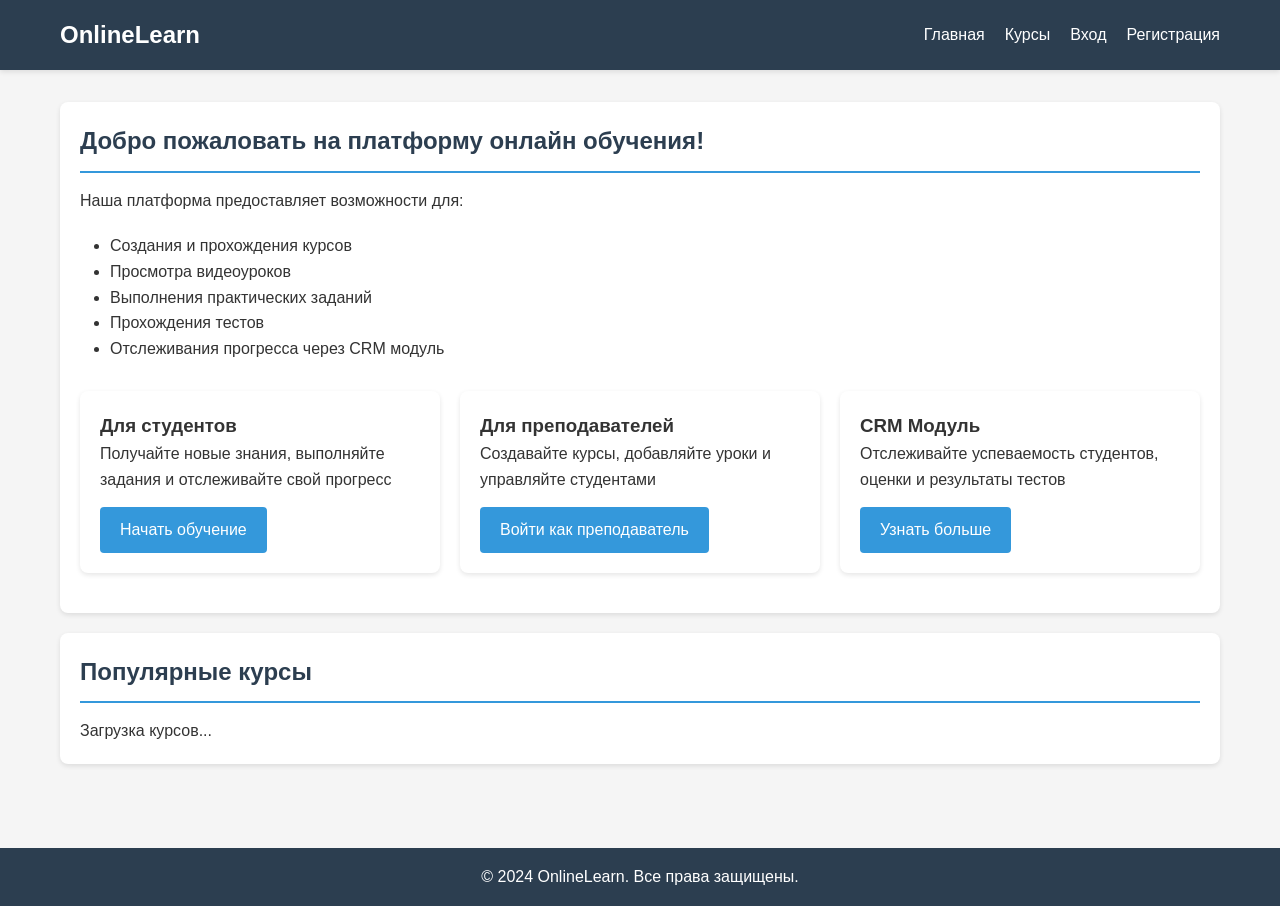
==== html/index.html @ 95b57649 "Initial commit for Online Learning Platform project with multi-page architecture * Project structure" ====
<!DOCTYPE html>
<html lang="ru">
<head>
    <meta charset="UTF-8">
    <meta name="viewport" content="width=device-width, initial-scale=1.0">
    <title>Онлайн Обучение - Главная</title>
    <link rel="stylesheet" href="../css/style.css">
</head>
<body>
    <header>
        <div class="container">
            <a href="index.html" class="logo">OnlineLearn</a>
            <nav>
                <ul>
                    <li><a href="index.html">Главная</a></li>
                    <li><a href="courses.html">Курсы</a></li>
                    <li><a href="login.html">Вход</a></li>
                    <li><a href="register.html">Регистрация</a></li>
                </ul>
            </nav>
        </div>
    </header>

    <main>
        <div class="container">
            <div class="card">
                <h2>Добро пожаловать на платформу онлайн обучения!</h2>
                <p>Наша платформа предоставляет возможности для:</p>
                <ul style="margin: 20px 0; padding-left: 30px;">
                    <li>Создания и прохождения курсов</li>
                    <li>Просмотра видеоуроков</li>
                    <li>Выполнения практических заданий</li>
                    <li>Прохождения тестов</li>
                    <li>Отслеживания прогресса через CRM модуль</li>
                </ul>
                
                <div class="grid grid-3" style="margin-top: 30px;">
                    <div class="card">
                        <h3>Для студентов</h3>
                        <p>Получайте новые знания, выполняйте задания и отслеживайте свой прогресс</p>
                        <a href="register.html" class="btn" style="margin-top: 15px;">Начать обучение</a>
                    </div>
                    
                    <div class="card">
                        <h3>Для преподавателей</h3>
                        <p>Создавайте курсы, добавляйте уроки и управляйте студентами</p>
                        <a href="login.html" class="btn" style="margin-top: 15px;">Войти как преподаватель</a>
                    </div>
                    
                    <div class="card">
                        <h3>CRM Модуль</h3>
                        <p>Отслеживайте успеваемость студентов, оценки и результаты тестов</p>
                        <a href="login.html" class="btn" style="margin-top: 15px;">Узнать больше</a>
                    </div>
                </div>
            </div>
            
            <div class="card">
                <h2>Популярные курсы</h2>
                <div id="coursesList">
                    <p>Загрузка курсов...</p>
                </div>
            </div>
        </div>
    </main>

    <footer>
        <div class="container">
            <p>&copy; 2024 OnlineLearn. Все права защищены.</p>
        </div>
    </footer>

    <script src="../js/app.js"></script>
</body>
</html>
---- css/style.css ----
* {
    margin: 0;
    padding: 0;
    box-sizing: border-box;
}

body {
    font-family: 'Segoe UI', Tahoma, Geneva, Verdana, sans-serif;
    line-height: 1.6;
    color: #333;
    background-color: #f5f5f5;
}

.container {
    max-width: 1200px;
    margin: 0 auto;
    padding: 0 20px;
}

/* Header */
header {
    background-color: #2c3e50;
    color: white;
    padding: 1rem 0;
    box-shadow: 0 2px 5px rgba(0,0,0,0.1);
}

header .container {
    display: flex;
    justify-content: space-between;
    align-items: center;
}

.logo {
    font-size: 1.5rem;
    font-weight: bold;
    color: white;
    text-decoration: none;
}

nav ul {
    list-style: none;
    display: flex;
    gap: 20px;
}

nav a {
    color: white;
    text-decoration: none;
    transition: color 0.3s;
}

nav a:hover {
    color: #3498db;
}

/* Main Content */
main {
    padding: 2rem 0;
    min-height: calc(100vh - 200px);
}

/* Cards */
.card {
    background: white;
    border-radius: 8px;
    padding: 20px;
    margin-bottom: 20px;
    box-shadow: 0 2px 5px rgba(0,0,0,0.1);
}

.card h2 {
    color: #2c3e50;
    margin-bottom: 15px;
    border-bottom: 2px solid #3498db;
    padding-bottom: 10px;
}

/* Forms */
.form-group {
    margin-bottom: 20px;
}

.form-group label {
    display: block;
    margin-bottom: 5px;
    color: #2c3e50;
    font-weight: 500;
}

.form-group input,
.form-group textarea,
.form-group select {
    width: 100%;
    padding: 10px;
    border: 1px solid #ddd;
    border-radius: 4px;
    font-size: 1rem;
}

.form-group input:focus,
.form-group textarea:focus,
.form-group select:focus {
    outline: none;
    border-color: #3498db;
}

.btn {
    display: inline-block;
    padding: 10px 20px;
    background-color: #3498db;
    color: white;
    border: none;
    border-radius: 4px;
    cursor: pointer;
    text-decoration: none;
    transition: background-color 0.3s;
    font-size: 1rem;
}

.btn:hover {
    background-color: #2980b9;
}

.btn-success {
    background-color: #27ae60;
}

.btn-success:hover {
    background-color: #229954;
}

.btn-danger {
    background-color: #e74c3c;
}

.btn-danger:hover {
    background-color: #c0392b;
}

/* Tables */
table {
    width: 100%;
    border-collapse: collapse;
    margin: 20px 0;
}

table th,
table td {
    padding: 12px;
    text-align: left;
    border-bottom: 1px solid #ddd;
}

table th {
    background-color: #2c3e50;
    color: white;
}

table tr:hover {
    background-color: #f5f5f5;
}

/* Alerts */
.alert {
    padding: 15px;
    border-radius: 4px;
    margin-bottom: 20px;
}

.alert-success {
    background-color: #d4edda;
    color: #155724;
    border: 1px solid #c3e6cb;
}

.alert-error {
    background-color: #f8d7da;
    color: #721c24;
    border: 1px solid #f5c6cb;
}

/* Grid */
.grid {
    display: grid;
    gap: 20px;
}

.grid-2 {
    grid-template-columns: repeat(2, 1fr);
}

.grid-3 {
    grid-template-columns: repeat(3, 1fr);
}

@media (max-width: 768px) {
    .grid-2,
    .grid-3 {
        grid-template-columns: 1fr;
    }
    
    header .container {
        flex-direction: column;
        gap: 15px;
    }
    
    nav ul {
        flex-wrap: wrap;
        justify-content: center;
    }
}

/* Profile */
.profile-header {
    display: flex;
    align-items: center;
    gap: 20px;
    margin-bottom: 30px;
}

.profile-avatar {
    width: 100px;
    height: 100px;
    border-radius: 50%;
    background-color: #3498db;
    display: flex;
    align-items: center;
    justify-content: center;
    color: white;
    font-size: 2rem;
    font-weight: bold;
}

.profile-info h1 {
    color: #2c3e50;
    margin-bottom: 5px;
}

.profile-info p {
    color: #7f8c8d;
}

/* Course List */
.course-item {
    border-left: 4px solid #3498db;
    padding-left: 15px;
    margin-bottom: 20px;
}

.course-item h3 {
    color: #2c3e50;
    margin-bottom: 10px;
}

/* Lesson List */
.lesson-item {
    background: #f9f9f9;
    padding: 15px;
    border-radius: 4px;
    margin-bottom: 10px;
}

.lesson-item h4 {
    color: #2c3e50;
    margin-bottom: 5px;
}

/* CRM Stats */
.stats-grid {
    display: grid;
    grid-template-columns: repeat(auto-fit, minmax(200px, 1fr));
    gap: 20px;
    margin-bottom: 30px;
}

.stat-card {
    background: white;
    padding: 20px;
    border-radius: 8px;
    text-align: center;
    box-shadow: 0 2px 5px rgba(0,0,0,0.1);
}

.stat-number {
    font-size: 2rem;
    font-weight: bold;
    color: #3498db;
}

.stat-label {
    color: #7f8c8d;
    margin-top: 5px;
}

/* Footer */
footer {
    background-color: #2c3e50;
    color: white;
    text-align: center;
    padding: 1rem 0;
    margin-top: 2rem;
}
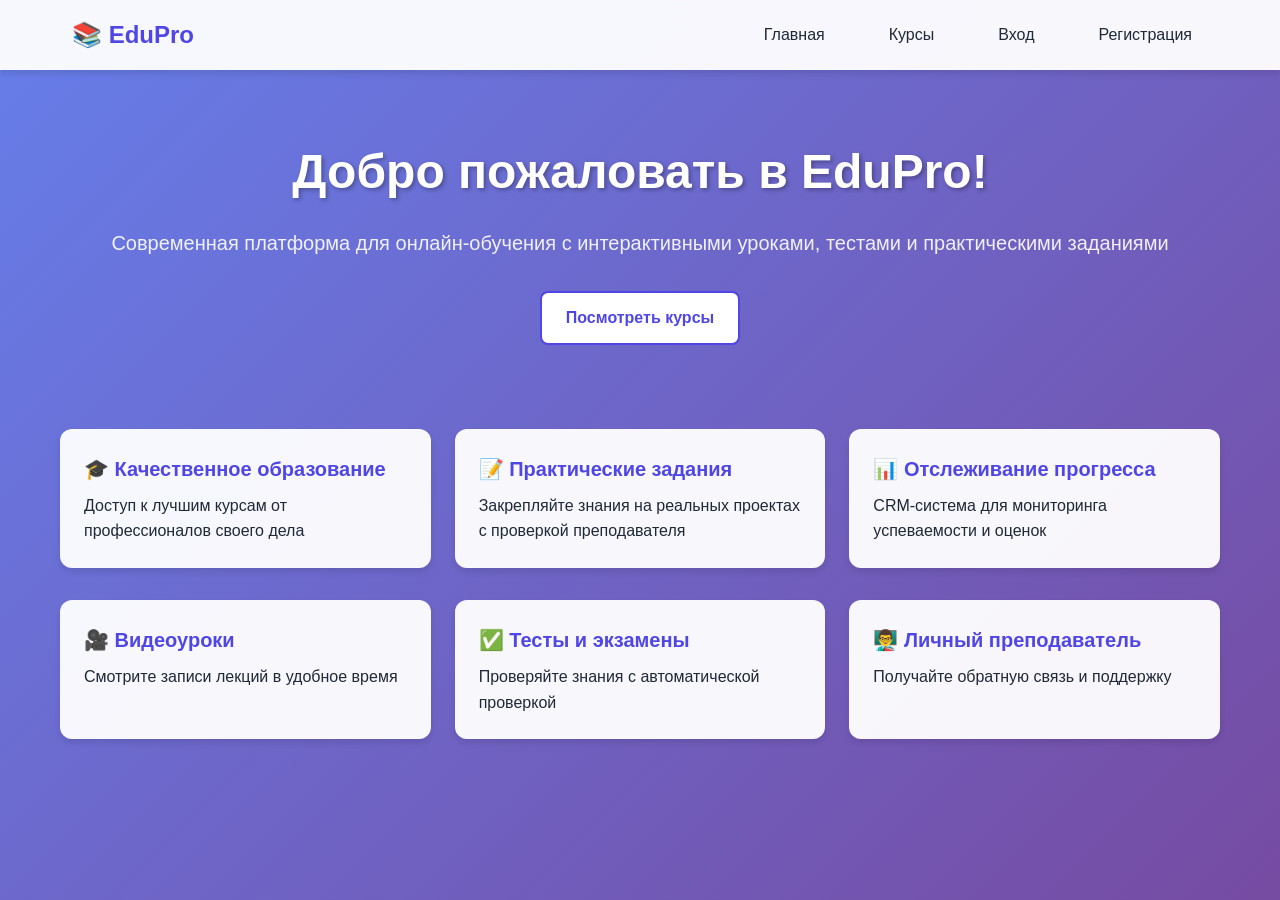
==== commit 4bcc5374: "### Commit Description **Add CRM module and lesson management with role-based access control**  * **" ====
--- a/html/index.html
+++ b/html/index.html
@@ -3,73 +3,72 @@
 <head>
     <meta charset="UTF-8">
     <meta name="viewport" content="width=device-width, initial-scale=1.0">
-    <title>Онлайн Обучение - Главная</title>
-    <link rel="stylesheet" href="../css/style.css">
+    <title>EduPro - Платформа онлайн обучения</title>
+    <link rel="stylesheet" href="/css/style.css">
 </head>
 <body>
     <header>
-        <div class="container">
-            <a href="index.html" class="logo">OnlineLearn</a>
-            <nav>
-                <ul>
-                    <li><a href="index.html">Главная</a></li>
-                    <li><a href="courses.html">Курсы</a></li>
-                    <li><a href="login.html">Вход</a></li>
-                    <li><a href="register.html">Регистрация</a></li>
-                </ul>
-            </nav>
-        </div>
+        <nav>
+            <a href="/html/index.html" class="logo">📚 EduPro</a>
+            <ul class="nav-links">
+                <li><a href="/html/index.html">Главная</a></li>
+                <li><a href="/html/courses.html">Курсы</a></li>
+                <li class="guest-only"><a href="/html/login.html">Вход</a></li>
+                <li class="guest-only"><a href="/html/register.html">Регистрация</a></li>
+                <li class="auth-only" style="display: none;">
+                    <span class="user-badge user-role"></span>
+                </li>
+                <li class="auth-only user-name" style="display: none;"></li>
+                <li class="auth-only" style="display: none;">
+                    <a href="#" onclick="logout()" class="btn btn-danger btn-sm">Выход</a>
+                </li>
+            </ul>
+        </nav>
     </header>
 
     <main>
+        <section class="hero">
+            <h1>Добро пожаловать в EduPro!</h1>
+            <p>Современная платформа для онлайн-обучения с интерактивными уроками, тестами и практическими заданиями</p>
+            <div class="hero-buttons">
+                <a href="/html/register.html" class="btn btn-primary guest-only" style="display: none;">Начать обучение</a>
+                <a href="/html/courses.html" class="btn btn-secondary">Посмотреть курсы</a>
+            </div>
+        </section>
+
         <div class="container">
-            <div class="card">
-                <h2>Добро пожаловать на платформу онлайн обучения!</h2>
-                <p>Наша платформа предоставляет возможности для:</p>
-                <ul style="margin: 20px 0; padding-left: 30px;">
-                    <li>Создания и прохождения курсов</li>
-                    <li>Просмотра видеоуроков</li>
-                    <li>Выполнения практических заданий</li>
-                    <li>Прохождения тестов</li>
-                    <li>Отслеживания прогресса через CRM модуль</li>
-                </ul>
-                
-                <div class="grid grid-3" style="margin-top: 30px;">
-                    <div class="card">
-                        <h3>Для студентов</h3>
-                        <p>Получайте новые знания, выполняйте задания и отслеживайте свой прогресс</p>
-                        <a href="register.html" class="btn" style="margin-top: 15px;">Начать обучение</a>
-                    </div>
-                    
-                    <div class="card">
-                        <h3>Для преподавателей</h3>
-                        <p>Создавайте курсы, добавляйте уроки и управляйте студентами</p>
-                        <a href="login.html" class="btn" style="margin-top: 15px;">Войти как преподаватель</a>
-                    </div>
-                    
-                    <div class="card">
-                        <h3>CRM Модуль</h3>
-                        <p>Отслеживайте успеваемость студентов, оценки и результаты тестов</p>
-                        <a href="login.html" class="btn" style="margin-top: 15px;">Узнать больше</a>
-                    </div>
+            <div class="grid grid-3">
+                <div class="card">
+                    <h3 class="card-title">🎓 Качественное образование</h3>
+                    <p>Доступ к лучшим курсам от профессионалов своего дела</p>
+                </div>
+                <div class="card">
+                    <h3 class="card-title">📝 Практические задания</h3>
+                    <p>Закрепляйте знания на реальных проектах с проверкой преподавателя</p>
+                </div>
+                <div class="card">
+                    <h3 class="card-title">📊 Отслеживание прогресса</h3>
+                    <p>CRM-система для мониторинга успеваемости и оценок</p>
                 </div>
             </div>
-            
-            <div class="card">
-                <h2>Популярные курсы</h2>
-                <div id="coursesList">
-                    <p>Загрузка курсов...</p>
+
+            <div class="grid grid-3" style="margin-top: 2rem;">
+                <div class="card">
+                    <h3 class="card-title">🎥 Видеоуроки</h3>
+                    <p>Смотрите записи лекций в удобное время</p>
+                </div>
+                <div class="card">
+                    <h3 class="card-title">✅ Тесты и экзамены</h3>
+                    <p>Проверяйте знания с автоматической проверкой</p>
+                </div>
+                <div class="card">
+                    <h3 class="card-title">👨‍🏫 Личный преподаватель</h3>
+                    <p>Получайте обратную связь и поддержку</p>
                 </div>
             </div>
         </div>
     </main>
 
-    <footer>
-        <div class="container">
-            <p>&copy; 2024 OnlineLearn. Все права защищены.</p>
-        </div>
-    </footer>
-
-    <script src="../js/app.js"></script>
+    <script src="/js/app.js"></script>
 </body>
 </html>
--- a/css/style.css
+++ b/css/style.css
@@ -4,300 +4,556 @@
     box-sizing: border-box;
 }
 
+:root {
+    --primary-color: #4f46e5;
+    --primary-dark: #4338ca;
+    --secondary-color: #06b6d4;
+    --success-color: #10b981;
+    --warning-color: #f59e0b;
+    --danger-color: #ef4444;
+    --bg-gradient: linear-gradient(135deg, #667eea 0%, #764ba2 100%);
+    --card-bg: rgba(255, 255, 255, 0.95);
+    --text-primary: #1f2937;
+    --text-secondary: #6b7280;
+    --border-color: #e5e7eb;
+}
+
 body {
     font-family: 'Segoe UI', Tahoma, Geneva, Verdana, sans-serif;
+    background: var(--bg-gradient);
+    min-height: 100vh;
+    color: var(--text-primary);
     line-height: 1.6;
-    color: #333;
-    background-color: #f5f5f5;
 }
 
 .container {
     max-width: 1200px;
     margin: 0 auto;
-    padding: 0 20px;
-}
-
-/* Header */
+    padding: 20px;
+}
+
+/* Header & Navigation */
 header {
-    background-color: #2c3e50;
-    color: white;
-    padding: 1rem 0;
-    box-shadow: 0 2px 5px rgba(0,0,0,0.1);
-}
-
-header .container {
+    background: var(--card-bg);
+    box-shadow: 0 4px 6px rgba(0, 0, 0, 0.1);
+    position: sticky;
+    top: 0;
+    z-index: 100;
+    backdrop-filter: blur(10px);
+}
+
+nav {
     display: flex;
     justify-content: space-between;
     align-items: center;
+    padding: 1rem 2rem;
+    max-width: 1200px;
+    margin: 0 auto;
 }
 
 .logo {
     font-size: 1.5rem;
     font-weight: bold;
+    color: var(--primary-color);
+    text-decoration: none;
+    display: flex;
+    align-items: center;
+    gap: 0.5rem;
+}
+
+.nav-links {
+    display: flex;
+    list-style: none;
+    gap: 2rem;
+    align-items: center;
+}
+
+.nav-links a {
+    text-decoration: none;
+    color: var(--text-primary);
+    font-weight: 500;
+    transition: color 0.3s;
+    padding: 0.5rem 1rem;
+    border-radius: 8px;
+}
+
+.nav-links a:hover,
+.nav-links a.active {
+    color: var(--primary-color);
+    background: rgba(79, 70, 229, 0.1);
+}
+
+.user-info {
+    display: flex;
+    align-items: center;
+    gap: 1rem;
+}
+
+.user-badge {
+    background: var(--primary-color);
     color: white;
+    padding: 0.25rem 0.75rem;
+    border-radius: 20px;
+    font-size: 0.875rem;
+    font-weight: 600;
+}
+
+/* Buttons */
+.btn {
+    padding: 0.75rem 1.5rem;
+    border: none;
+    border-radius: 8px;
+    font-weight: 600;
+    cursor: pointer;
+    transition: all 0.3s;
     text-decoration: none;
-}
-
-nav ul {
-    list-style: none;
-    display: flex;
-    gap: 20px;
-}
-
-nav a {
+    display: inline-block;
+    font-size: 1rem;
+}
+
+.btn-primary {
+    background: var(--primary-color);
     color: white;
-    text-decoration: none;
-    transition: color 0.3s;
-}
-
-nav a:hover {
-    color: #3498db;
-}
-
-/* Main Content */
-main {
-    padding: 2rem 0;
-    min-height: calc(100vh - 200px);
+}
+
+.btn-primary:hover {
+    background: var(--primary-dark);
+    transform: translateY(-2px);
+    box-shadow: 0 4px 12px rgba(79, 70, 229, 0.4);
+}
+
+.btn-secondary {
+    background: white;
+    color: var(--primary-color);
+    border: 2px solid var(--primary-color);
+}
+
+.btn-secondary:hover {
+    background: var(--primary-color);
+    color: white;
+}
+
+.btn-success {
+    background: var(--success-color);
+    color: white;
+}
+
+.btn-danger {
+    background: var(--danger-color);
+    color: white;
+}
+
+.btn-sm {
+    padding: 0.5rem 1rem;
+    font-size: 0.875rem;
+}
+
+/* Forms */
+.form-container {
+    background: var(--card-bg);
+    padding: 2.5rem;
+    border-radius: 16px;
+    box-shadow: 0 10px 40px rgba(0, 0, 0, 0.2);
+    max-width: 450px;
+    margin: 3rem auto;
+    animation: slideUp 0.5s ease-out;
+}
+
+@keyframes slideUp {
+    from {
+        opacity: 0;
+        transform: translateY(30px);
+    }
+    to {
+        opacity: 1;
+        transform: translateY(0);
+    }
+}
+
+.form-title {
+    text-align: center;
+    margin-bottom: 2rem;
+    color: var(--primary-color);
+    font-size: 2rem;
+}
+
+.form-group {
+    margin-bottom: 1.5rem;
+}
+
+.form-group label {
+    display: block;
+    margin-bottom: 0.5rem;
+    font-weight: 600;
+    color: var(--text-primary);
+}
+
+.form-group input,
+.form-group select,
+.form-group textarea {
+    width: 100%;
+    padding: 0.75rem 1rem;
+    border: 2px solid var(--border-color);
+    border-radius: 8px;
+    font-size: 1rem;
+    transition: border-color 0.3s;
+}
+
+.form-group input:focus,
+.form-group select:focus,
+.form-group textarea:focus {
+    outline: none;
+    border-color: var(--primary-color);
+}
+
+.form-group textarea {
+    resize: vertical;
+    min-height: 100px;
 }
 
 /* Cards */
 .card {
-    background: white;
-    border-radius: 8px;
-    padding: 20px;
-    margin-bottom: 20px;
-    box-shadow: 0 2px 5px rgba(0,0,0,0.1);
-}
-
-.card h2 {
-    color: #2c3e50;
-    margin-bottom: 15px;
-    border-bottom: 2px solid #3498db;
-    padding-bottom: 10px;
-}
-
-/* Forms */
-.form-group {
-    margin-bottom: 20px;
-}
-
-.form-group label {
-    display: block;
-    margin-bottom: 5px;
-    color: #2c3e50;
-    font-weight: 500;
-}
-
-.form-group input,
-.form-group textarea,
-.form-group select {
-    width: 100%;
-    padding: 10px;
-    border: 1px solid #ddd;
-    border-radius: 4px;
-    font-size: 1rem;
-}
-
-.form-group input:focus,
-.form-group textarea:focus,
-.form-group select:focus {
-    outline: none;
-    border-color: #3498db;
-}
-
-.btn {
-    display: inline-block;
-    padding: 10px 20px;
-    background-color: #3498db;
-    color: white;
-    border: none;
-    border-radius: 4px;
-    cursor: pointer;
-    text-decoration: none;
-    transition: background-color 0.3s;
-    font-size: 1rem;
-}
-
-.btn:hover {
-    background-color: #2980b9;
-}
-
-.btn-success {
-    background-color: #27ae60;
-}
-
-.btn-success:hover {
-    background-color: #229954;
-}
-
-.btn-danger {
-    background-color: #e74c3c;
-}
-
-.btn-danger:hover {
-    background-color: #c0392b;
+    background: var(--card-bg);
+    border-radius: 12px;
+    padding: 1.5rem;
+    box-shadow: 0 4px 6px rgba(0, 0, 0, 0.1);
+    transition: transform 0.3s, box-shadow 0.3s;
+}
+
+.card:hover {
+    transform: translateY(-4px);
+    box-shadow: 0 8px 20px rgba(0, 0, 0, 0.15);
+}
+
+.card-title {
+    font-size: 1.25rem;
+    margin-bottom: 0.5rem;
+    color: var(--primary-color);
+}
+
+.card-subtitle {
+    color: var(--text-secondary);
+    font-size: 0.875rem;
+    margin-bottom: 1rem;
+}
+
+/* Grid Layouts */
+.grid {
+    display: grid;
+    gap: 1.5rem;
+}
+
+.grid-2 {
+    grid-template-columns: repeat(auto-fit, minmax(300px, 1fr));
+}
+
+.grid-3 {
+    grid-template-columns: repeat(auto-fit, minmax(280px, 1fr));
 }
 
 /* Tables */
+.table-container {
+    background: var(--card-bg);
+    border-radius: 12px;
+    overflow: hidden;
+    box-shadow: 0 4px 6px rgba(0, 0, 0, 0.1);
+}
+
 table {
     width: 100%;
     border-collapse: collapse;
-    margin: 20px 0;
-}
-
-table th,
-table td {
-    padding: 12px;
+}
+
+th, td {
+    padding: 1rem;
     text-align: left;
-    border-bottom: 1px solid #ddd;
-}
-
-table th {
-    background-color: #2c3e50;
-    color: white;
-}
-
-table tr:hover {
-    background-color: #f5f5f5;
+    border-bottom: 1px solid var(--border-color);
+}
+
+th {
+    background: rgba(79, 70, 229, 0.1);
+    font-weight: 600;
+    color: var(--primary-color);
+}
+
+tr:last-child td {
+    border-bottom: none;
+}
+
+tr:hover {
+    background: rgba(79, 70, 229, 0.05);
 }
 
 /* Alerts */
 .alert {
-    padding: 15px;
-    border-radius: 4px;
-    margin-bottom: 20px;
+    padding: 1rem 1.5rem;
+    border-radius: 8px;
+    margin-bottom: 1rem;
+    animation: slideDown 0.3s ease-out;
+}
+
+@keyframes slideDown {
+    from {
+        opacity: 0;
+        transform: translateY(-10px);
+    }
+    to {
+        opacity: 1;
+        transform: translateY(0);
+    }
 }
 
 .alert-success {
-    background-color: #d4edda;
-    color: #155724;
-    border: 1px solid #c3e6cb;
+    background: rgba(16, 185, 129, 0.1);
+    color: var(--success-color);
+    border-left: 4px solid var(--success-color);
 }
 
 .alert-error {
-    background-color: #f8d7da;
-    color: #721c24;
-    border: 1px solid #f5c6cb;
-}
-
-/* Grid */
-.grid {
+    background: rgba(239, 68, 68, 0.1);
+    color: var(--danger-color);
+    border-left: 4px solid var(--danger-color);
+}
+
+.alert-warning {
+    background: rgba(245, 158, 11, 0.1);
+    color: var(--warning-color);
+    border-left: 4px solid var(--warning-color);
+}
+
+/* Modal */
+.modal {
+    display: none;
+    position: fixed;
+    top: 0;
+    left: 0;
+    width: 100%;
+    height: 100%;
+    background: rgba(0, 0, 0, 0.5);
+    z-index: 1000;
+    justify-content: center;
+    align-items: center;
+    backdrop-filter: blur(5px);
+}
+
+.modal.active {
+    display: flex;
+}
+
+.modal-content {
+    background: white;
+    padding: 2rem;
+    border-radius: 16px;
+    max-width: 600px;
+    width: 90%;
+    max-height: 90vh;
+    overflow-y: auto;
+    animation: modalSlide 0.3s ease-out;
+}
+
+@keyframes modalSlide {
+    from {
+        opacity: 0;
+        transform: scale(0.9);
+    }
+    to {
+        opacity: 1;
+        transform: scale(1);
+    }
+}
+
+.modal-header {
+    display: flex;
+    justify-content: space-between;
+    align-items: center;
+    margin-bottom: 1.5rem;
+}
+
+.modal-title {
+    font-size: 1.5rem;
+    color: var(--primary-color);
+}
+
+.modal-close {
+    background: none;
+    border: none;
+    font-size: 1.5rem;
+    cursor: pointer;
+    color: var(--text-secondary);
+    transition: color 0.3s;
+}
+
+.modal-close:hover {
+    color: var(--danger-color);
+}
+
+/* Hero Section */
+.hero {
+    text-align: center;
+    padding: 4rem 2rem;
+    color: white;
+}
+
+.hero h1 {
+    font-size: 3rem;
+    margin-bottom: 1rem;
+    text-shadow: 2px 2px 4px rgba(0, 0, 0, 0.3);
+}
+
+.hero p {
+    font-size: 1.25rem;
+    margin-bottom: 2rem;
+    opacity: 0.9;
+}
+
+.hero-buttons {
+    display: flex;
+    gap: 1rem;
+    justify-content: center;
+    flex-wrap: wrap;
+}
+
+/* Dashboard Stats */
+.stats-grid {
     display: grid;
-    gap: 20px;
-}
-
-.grid-2 {
-    grid-template-columns: repeat(2, 1fr);
-}
-
-.grid-3 {
-    grid-template-columns: repeat(3, 1fr);
-}
-
+    grid-template-columns: repeat(auto-fit, minmax(200px, 1fr));
+    gap: 1.5rem;
+    margin-bottom: 2rem;
+}
+
+.stat-card {
+    background: var(--card-bg);
+    padding: 1.5rem;
+    border-radius: 12px;
+    text-align: center;
+    box-shadow: 0 4px 6px rgba(0, 0, 0, 0.1);
+}
+
+.stat-number {
+    font-size: 2.5rem;
+    font-weight: bold;
+    color: var(--primary-color);
+    margin-bottom: 0.5rem;
+}
+
+.stat-label {
+    color: var(--text-secondary);
+    font-size: 0.875rem;
+}
+
+/* Lesson Types */
+.lesson-type-badge {
+    display: inline-block;
+    padding: 0.25rem 0.75rem;
+    border-radius: 20px;
+    font-size: 0.75rem;
+    font-weight: 600;
+    text-transform: uppercase;
+}
+
+.type-video {
+    background: rgba(6, 182, 212, 0.1);
+    color: var(--secondary-color);
+}
+
+.type-text {
+    background: rgba(79, 70, 229, 0.1);
+    color: var(--primary-color);
+}
+
+.type-test {
+    background: rgba(245, 158, 11, 0.1);
+    color: var(--warning-color);
+}
+
+.type-practice {
+    background: rgba(16, 185, 129, 0.1);
+    color: var(--success-color);
+}
+
+/* Responsive */
 @media (max-width: 768px) {
+    .nav-links {
+        gap: 1rem;
+        font-size: 0.875rem;
+    }
+    
+    .hero h1 {
+        font-size: 2rem;
+    }
+    
+    .form-container {
+        margin: 1rem;
+        padding: 1.5rem;
+    }
+    
     .grid-2,
     .grid-3 {
         grid-template-columns: 1fr;
     }
-    
-    header .container {
-        flex-direction: column;
-        gap: 15px;
-    }
-    
-    nav ul {
-        flex-wrap: wrap;
-        justify-content: center;
-    }
-}
-
-/* Profile */
-.profile-header {
-    display: flex;
-    align-items: center;
-    gap: 20px;
-    margin-bottom: 30px;
-}
-
-.profile-avatar {
-    width: 100px;
-    height: 100px;
+}
+
+/* Loading Spinner */
+.spinner {
+    border: 3px solid rgba(79, 70, 229, 0.1);
+    border-top: 3px solid var(--primary-color);
     border-radius: 50%;
-    background-color: #3498db;
-    display: flex;
-    align-items: center;
-    justify-content: center;
-    color: white;
-    font-size: 2rem;
+    width: 40px;
+    height: 40px;
+    animation: spin 1s linear infinite;
+    margin: 2rem auto;
+}
+
+@keyframes spin {
+    0% { transform: rotate(0deg); }
+    100% { transform: rotate(360deg); }
+}
+
+/* File Upload Area */
+.upload-area {
+    border: 2px dashed var(--border-color);
+    border-radius: 8px;
+    padding: 2rem;
+    text-align: center;
+    cursor: pointer;
+    transition: all 0.3s;
+}
+
+.upload-area:hover {
+    border-color: var(--primary-color);
+    background: rgba(79, 70, 229, 0.05);
+}
+
+.upload-area.dragover {
+    border-color: var(--primary-color);
+    background: rgba(79, 70, 229, 0.1);
+}
+
+/* Grade Badge */
+.grade-badge {
+    display: inline-block;
+    padding: 0.25rem 0.75rem;
+    border-radius: 20px;
     font-weight: bold;
-}
-
-.profile-info h1 {
-    color: #2c3e50;
-    margin-bottom: 5px;
-}
-
-.profile-info p {
-    color: #7f8c8d;
-}
-
-/* Course List */
-.course-item {
-    border-left: 4px solid #3498db;
-    padding-left: 15px;
-    margin-bottom: 20px;
-}
-
-.course-item h3 {
-    color: #2c3e50;
-    margin-bottom: 10px;
-}
-
-/* Lesson List */
-.lesson-item {
-    background: #f9f9f9;
-    padding: 15px;
-    border-radius: 4px;
-    margin-bottom: 10px;
-}
-
-.lesson-item h4 {
-    color: #2c3e50;
-    margin-bottom: 5px;
-}
-
-/* CRM Stats */
-.stats-grid {
-    display: grid;
-    grid-template-columns: repeat(auto-fit, minmax(200px, 1fr));
-    gap: 20px;
-    margin-bottom: 30px;
-}
-
-.stat-card {
-    background: white;
-    padding: 20px;
-    border-radius: 8px;
-    text-align: center;
-    box-shadow: 0 2px 5px rgba(0,0,0,0.1);
-}
-
-.stat-number {
-    font-size: 2rem;
-    font-weight: bold;
-    color: #3498db;
-}
-
-.stat-label {
-    color: #7f8c8d;
-    margin-top: 5px;
-}
-
-/* Footer */
-footer {
-    background-color: #2c3e50;
-    color: white;
-    text-align: center;
-    padding: 1rem 0;
-    margin-top: 2rem;
-}
+    font-size: 0.875rem;
+}
+
+.grade-excellent {
+    background: rgba(16, 185, 129, 0.2);
+    color: var(--success-color);
+}
+
+.grade-good {
+    background: rgba(6, 182, 212, 0.2);
+    color: var(--secondary-color);
+}
+
+.grade-average {
+    background: rgba(245, 158, 11, 0.2);
+    color: var(--warning-color);
+}
+
+.grade-poor {
+    background: rgba(239, 68, 68, 0.2);
+    color: var(--danger-color);
+}
